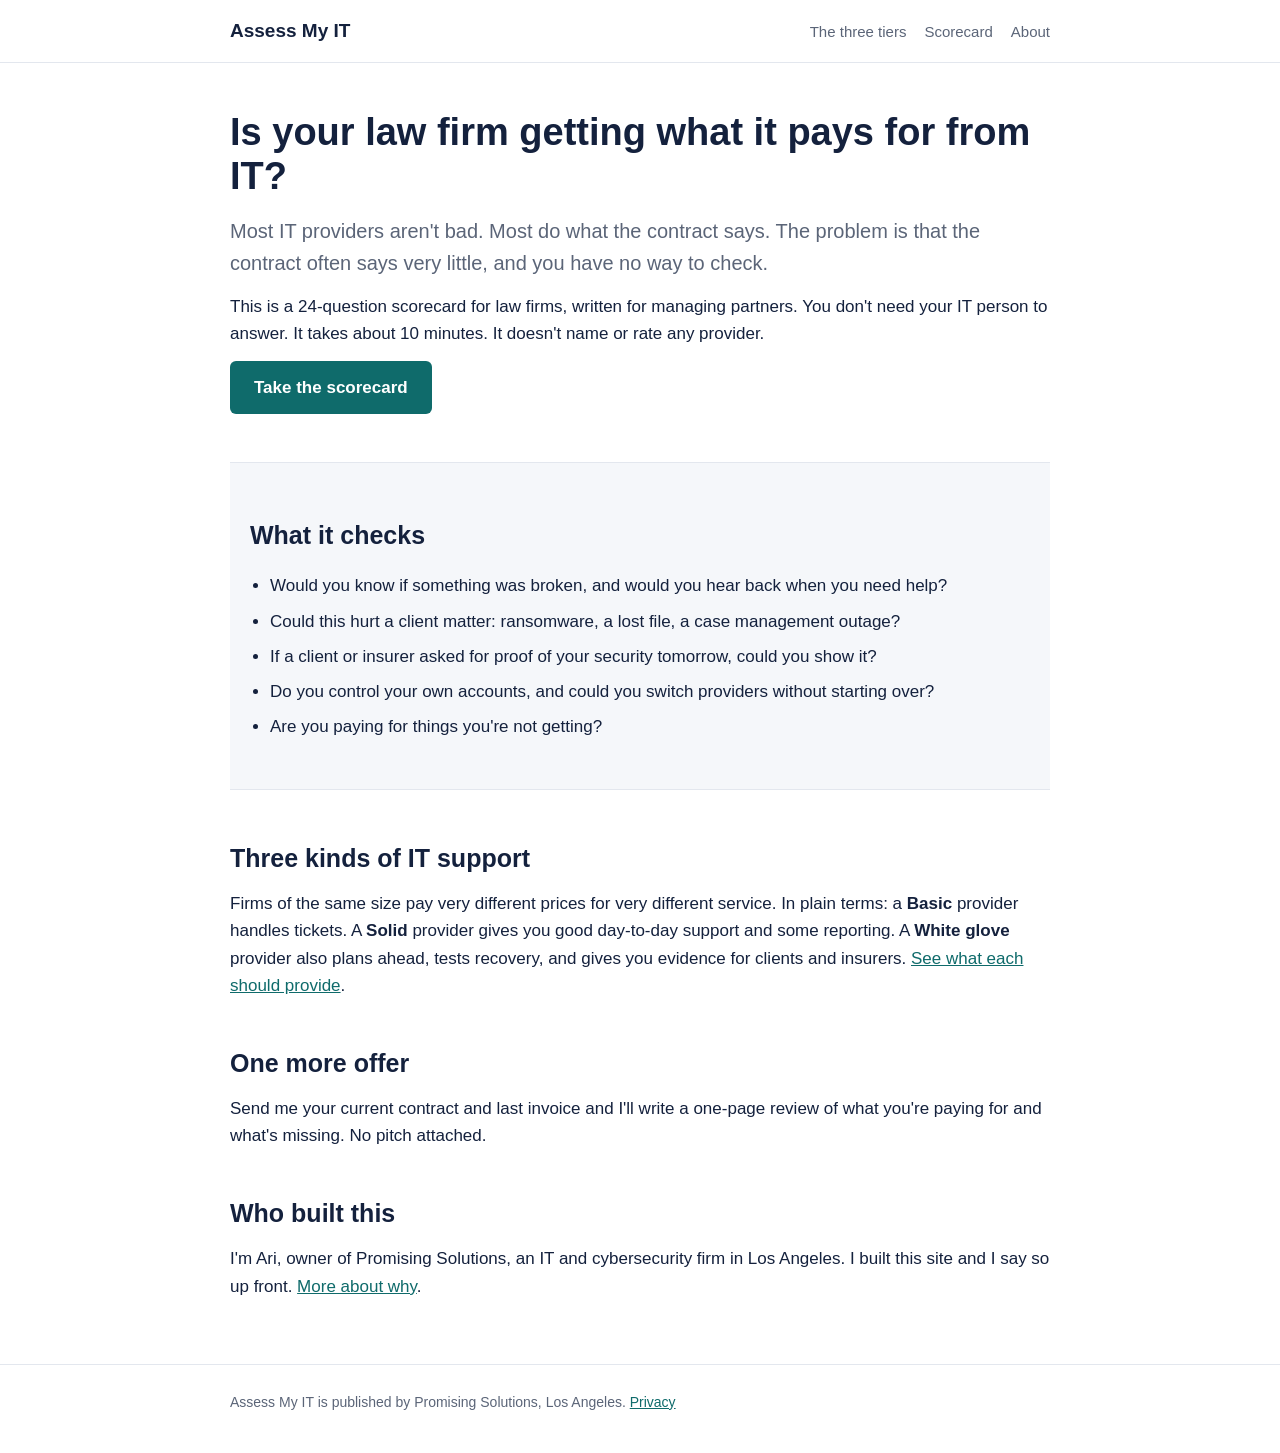
==== index.html @ 0656651f "Initial site: scorecard, tiers, About, landing pages Co-Authored-By: Claude Sonnet 5.5 <noreply@anth" ====
<!doctype html>
<html lang="en">
<head>
<meta charset="utf-8">
<meta name="viewport" content="width=device-width,initial-scale=1">
<title>Assess My IT: A report card for your law firm's IT provider</title>
<meta name="description" content="24 questions your law firm can answer from its own contract and invoices to see what its IT provider is actually delivering.">
<link rel="stylesheet" href="style.css">
</head>
<body>
<header class="site"><div class="wrap"><a class="brand" href="/">Assess My IT</a>
<nav><a href="tiers.html">The three tiers</a><a href="scorecard.html">Scorecard</a><a href="about.html">About</a></nav></div></header>
<main class="wrap">
<h1>Is your law firm getting what it pays for from IT?</h1>
<p class="lead">Most IT providers aren't bad. Most do what the contract says. The problem is that the contract often says very little, and you have no way to check.</p>
<p>This is a 24-question scorecard for law firms, written for managing partners. You don't need your IT person to answer. It takes about 10 minutes. It doesn't name or rate any provider.</p>
<p><a class="btn" href="scorecard.html">Take the scorecard</a></p>

<div class="band"><div class="wrap">
<h2>What it checks</h2>
<ul class="clean">
<li>Would you know if something was broken, and would you hear back when you need help?</li>
<li>Could this hurt a client matter: ransomware, a lost file, a case management outage?</li>
<li>If a client or insurer asked for proof of your security tomorrow, could you show it?</li>
<li>Do you control your own accounts, and could you switch providers without starting over?</li>
<li>Are you paying for things you're not getting?</li>
</ul>
</div></div>

<h2>Three kinds of IT support</h2>
<p>Firms of the same size pay very different prices for very different service. In plain terms: a <strong>Basic</strong> provider handles tickets. A <strong>Solid</strong> provider gives you good day-to-day support and some reporting. A <strong>White glove</strong> provider also plans ahead, tests recovery, and gives you evidence for clients and insurers. <a href="tiers.html">See what each should provide</a>.</p>

<h2>One more offer</h2>
<p>Send me your current contract and last invoice and I'll write a one-page review of what you're paying for and what's missing. No pitch attached.</p>

<h2>Who built this</h2>
<p>I'm Ari, owner of Promising Solutions, an IT and cybersecurity firm in Los Angeles. I built this site and I say so up front. <a href="about.html">More about why</a>.</p>
</main>
<footer><div class="wrap">Assess My IT is published by Promising Solutions, Los Angeles. <a href="privacy.html">Privacy</a></div></footer>
</body>
</html>
---- style.css ----
:root{--ink:#14213d;--muted:#5b6578;--line:#e3e7ee;--bg:#fff;--soft:#f5f7fa;--accent:#0f6b6b;--accent-d:#0b5252;--warn:#a1491a}
*{box-sizing:border-box}
html{scroll-behavior:smooth}
body{margin:0;font:17px/1.6 -apple-system,BlinkMacSystemFont,"Segoe UI",Roboto,Helvetica,Arial,sans-serif;color:var(--ink);background:var(--bg)}
a{color:var(--accent)}
.wrap{max-width:860px;margin:0 auto;padding:0 20px}
header.site{border-bottom:1px solid var(--line)}
header.site .wrap{display:flex;justify-content:space-between;align-items:center;padding-top:16px;padding-bottom:16px;flex-wrap:wrap;gap:10px}
.brand{font-weight:700;color:var(--ink);text-decoration:none;font-size:19px}
nav a{margin-left:18px;color:var(--muted);text-decoration:none;font-size:15px}
nav a:hover{color:var(--ink)}
h1{font-size:38px;line-height:1.15;margin:48px 0 16px}
h2{font-size:25px;margin:44px 0 12px}
h3{font-size:19px;margin:28px 0 8px}
p{margin:0 0 14px}
.lead{font-size:20px;color:var(--muted)}
.btn{display:inline-block;background:var(--accent);color:#fff;padding:13px 24px;border-radius:6px;text-decoration:none;font-weight:600;border:0;font-size:17px;cursor:pointer}
.btn:hover{background:var(--accent-d)}
.btn.alt{background:#fff;color:var(--accent);border:1px solid var(--accent)}
.band{background:var(--soft);border-top:1px solid var(--line);border-bottom:1px solid var(--line);margin:48px 0;padding:8px 0 32px}
table{border-collapse:collapse;width:100%;font-size:15px;margin:16px 0}
th,td{border:1px solid var(--line);padding:9px 11px;text-align:left;vertical-align:top}
th{background:var(--soft)}
.tablewrap{overflow-x:auto}
footer{border-top:1px solid var(--line);margin-top:64px;padding:26px 0 40px;color:var(--muted);font-size:14px}
ul.clean{padding-left:20px}
ul.clean li{margin-bottom:8px}
/* scorecard */
.cat{margin:36px 0 0;padding-top:6px;border-top:2px solid var(--ink)}
.cat h2{margin:10px 0 6px;font-size:21px}
.q{padding:14px 0;border-bottom:1px solid var(--line)}
.q p{margin:0 0 8px;font-weight:600}
.opts label{display:inline-block;margin-right:20px;font-size:16px;cursor:pointer}
.progress{position:sticky;top:0;background:#fff;border-bottom:1px solid var(--line);padding:8px 0;font-size:14px;color:var(--muted);z-index:2}
.bar{height:8px;background:var(--line);border-radius:4px;overflow:hidden;margin-top:6px}
.bar>i{display:block;height:100%;background:var(--accent);width:0}
.result{display:none;border:1px solid var(--line);border-radius:8px;padding:26px;margin:36px 0;background:var(--soft)}
.score{font-size:44px;font-weight:700;line-height:1}
.catrow{display:flex;align-items:center;gap:12px;margin:8px 0;font-size:15px}
.catrow span:first-child{width:200px}
.catrow .bar{flex:1;margin:0;height:10px;background:#d9dee7}
.flag{border-left:4px solid var(--warn);padding:6px 12px;background:#fff;margin:8px 0}
form.lead-form label{display:block;margin:12px 0 4px;font-weight:600;font-size:15px}
form.lead-form input[type=text],form.lead-form input[type=email],form.lead-form input[type=date],form.lead-form select{width:100%;padding:10px;border:1px solid #c5ccd8;border-radius:6px;font-size:16px}
.hp{position:absolute;left:-9999px}
.note{font-size:14px;color:var(--muted)}
#thanks{display:none;padding:14px;background:#e8f4f1;border-radius:6px;margin-top:14px}
@media(max-width:600px){h1{font-size:30px}.catrow span:first-child{width:120px}}
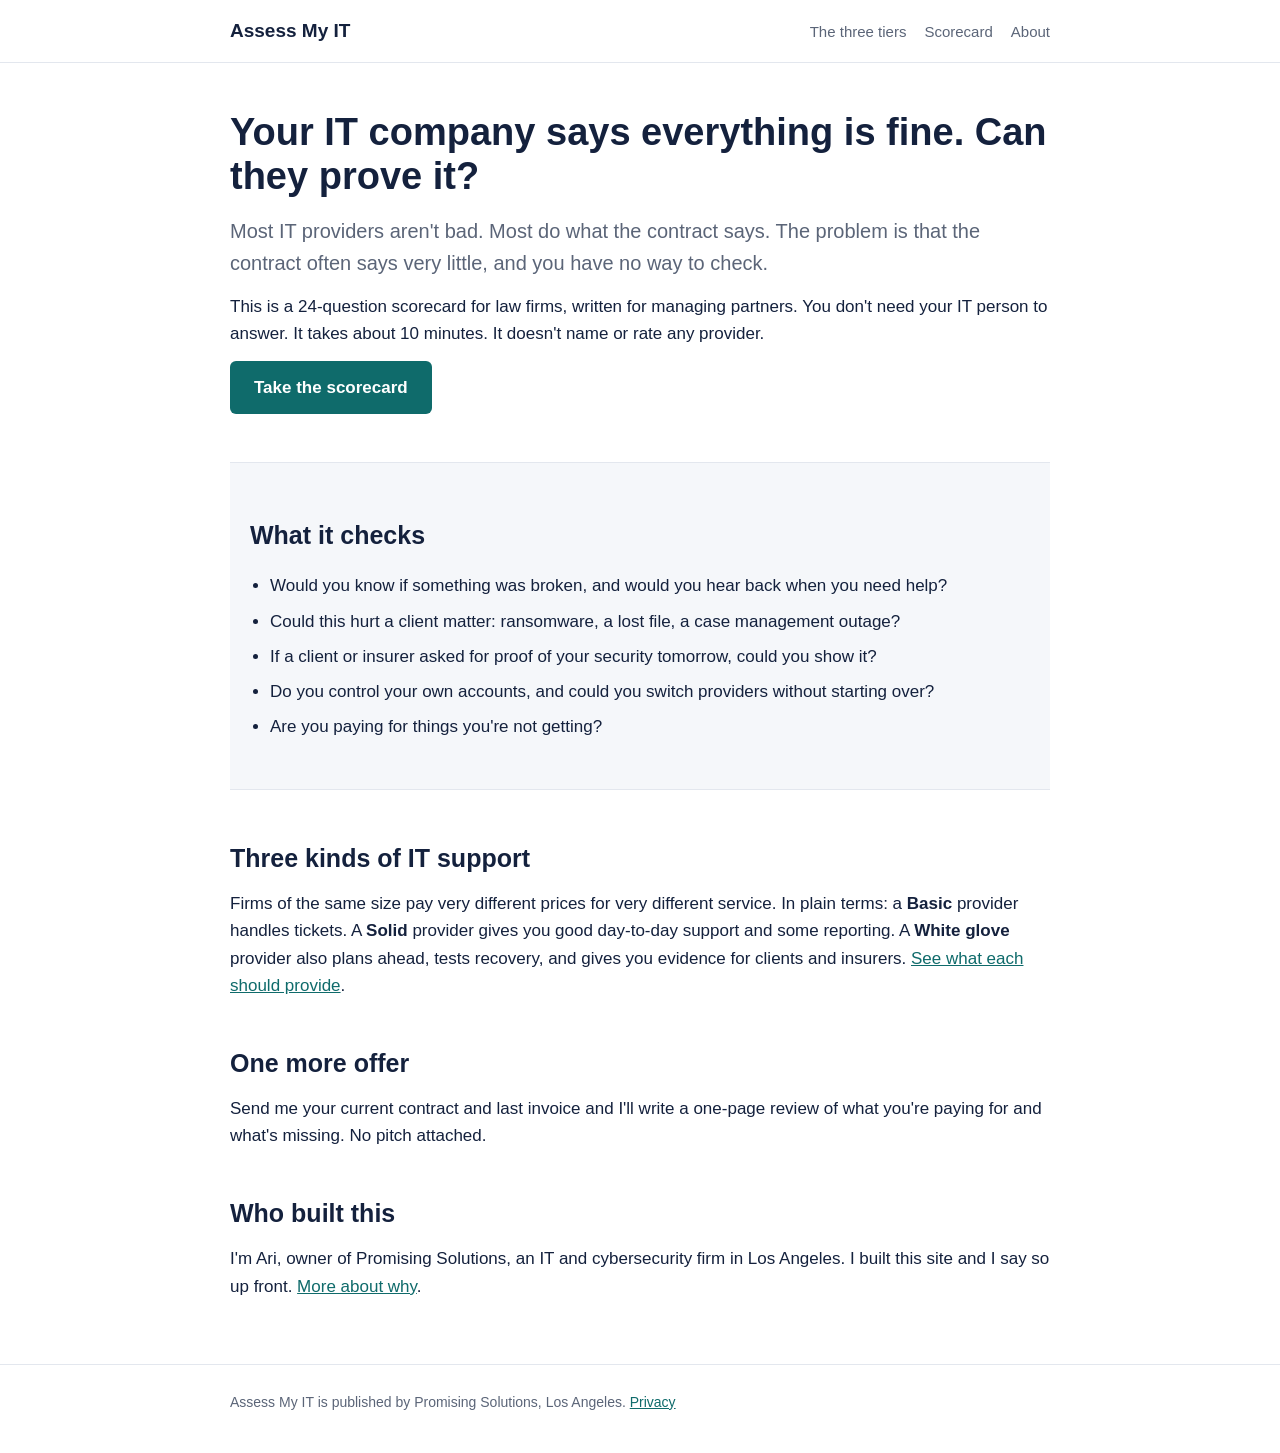
==== commit b43eeced: "New hero headline; add wire fraud and invoice questions Co-Authored-By: Claude Sonnet 5.5 <noreply@a" ====
--- a/index.html
+++ b/index.html
@@ -5,13 +5,13 @@
 <meta name="viewport" content="width=device-width,initial-scale=1">
 <title>Assess My IT: A report card for your law firm's IT provider</title>
 <meta name="description" content="24 questions your law firm can answer from its own contract and invoices to see what its IT provider is actually delivering.">
-<link rel="stylesheet" href="style.css">
+<link rel="stylesheet" href="style.css?v=4">
 </head>
 <body>
 <header class="site"><div class="wrap"><a class="brand" href="/">Assess My IT</a>
 <nav><a href="tiers.html">The three tiers</a><a href="scorecard.html">Scorecard</a><a href="about.html">About</a></nav></div></header>
 <main class="wrap">
-<h1>Is your law firm getting what it pays for from IT?</h1>
+<h1>Your IT company says everything is fine. Can they prove it?</h1>
 <p class="lead">Most IT providers aren't bad. Most do what the contract says. The problem is that the contract often says very little, and you have no way to check.</p>
 <p>This is a 24-question scorecard for law firms, written for managing partners. You don't need your IT person to answer. It takes about 10 minutes. It doesn't name or rate any provider.</p>
 <p><a class="btn" href="scorecard.html">Take the scorecard</a></p>
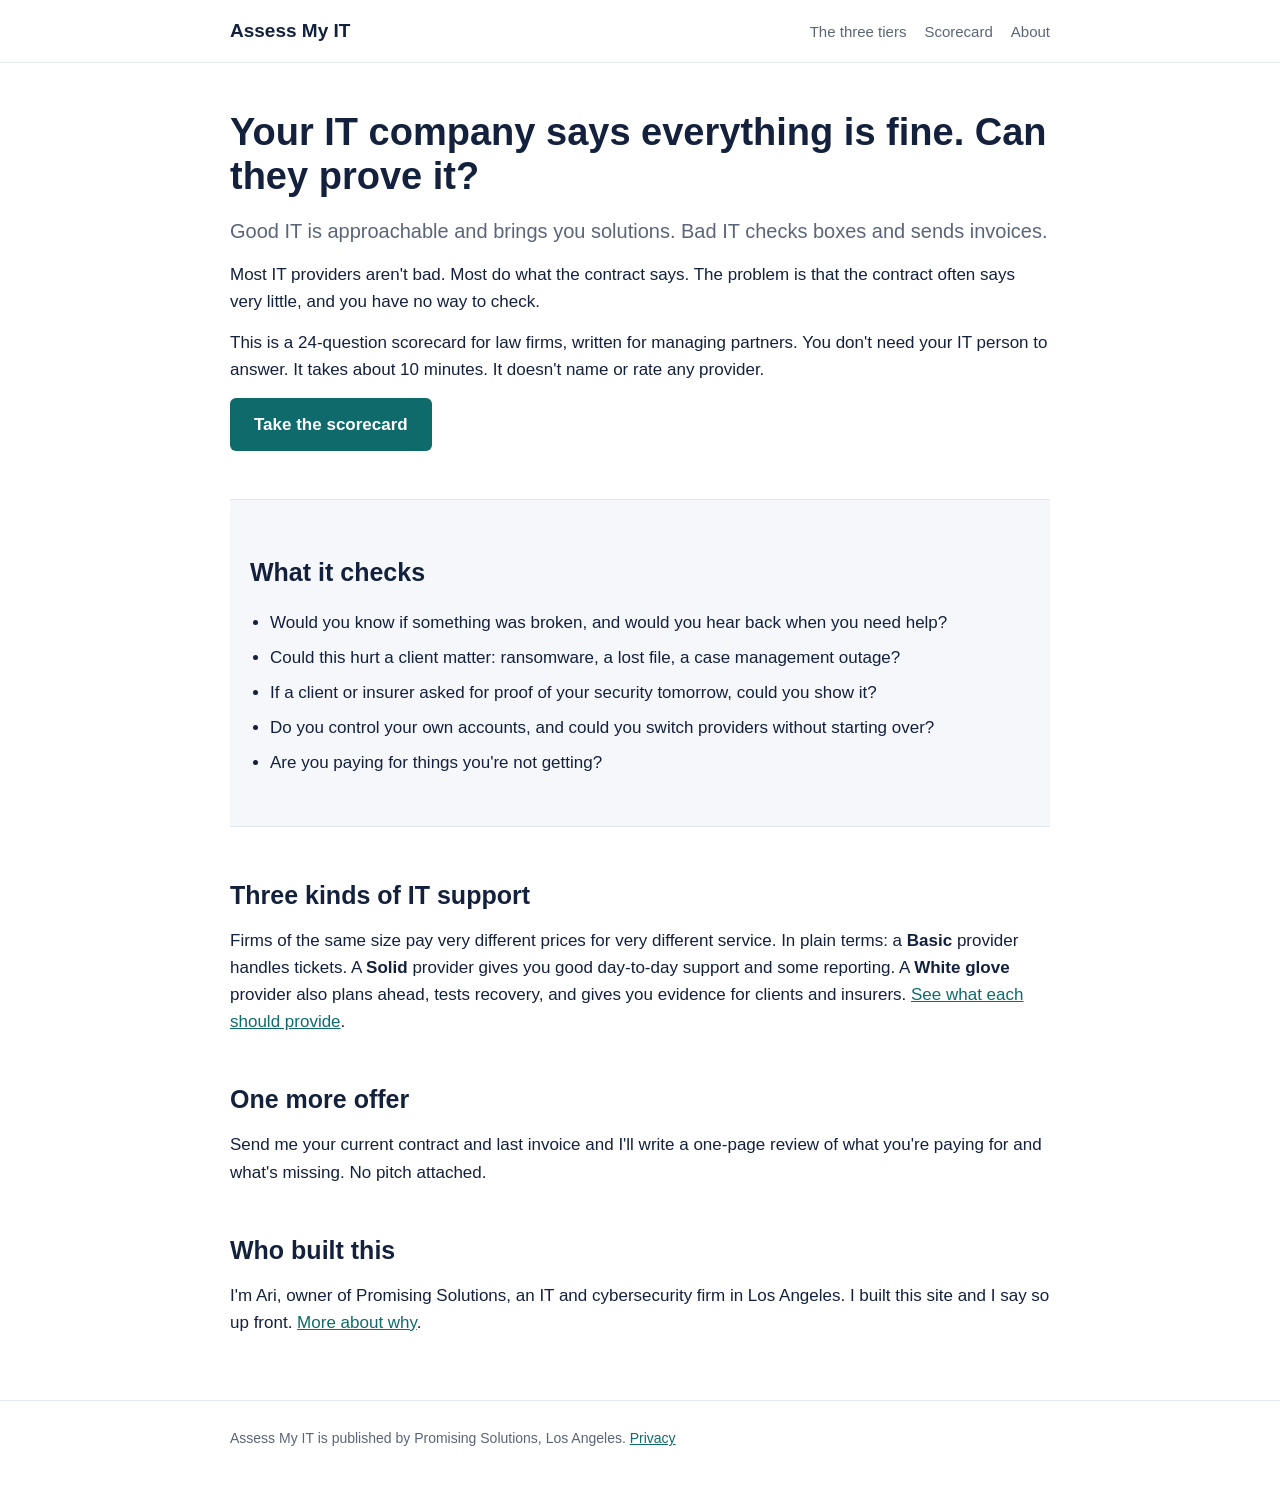
==== commit b0acac05: "Add approachable-IT line to home and About; reword question 4 Co-Authored-By: Claude Sonnet 5.5 <nor" ====
--- a/index.html
+++ b/index.html
@@ -5,14 +5,15 @@
 <meta name="viewport" content="width=device-width,initial-scale=1">
 <title>Assess My IT: A report card for your law firm's IT provider</title>
 <meta name="description" content="24 questions your law firm can answer from its own contract and invoices to see what its IT provider is actually delivering.">
-<link rel="stylesheet" href="style.css?v=4">
+<link rel="stylesheet" href="style.css?v=7">
 </head>
 <body>
 <header class="site"><div class="wrap"><a class="brand" href="/">Assess My IT</a>
 <nav><a href="tiers.html">The three tiers</a><a href="scorecard.html">Scorecard</a><a href="about.html">About</a></nav></div></header>
 <main class="wrap">
 <h1>Your IT company says everything is fine. Can they prove it?</h1>
-<p class="lead">Most IT providers aren't bad. Most do what the contract says. The problem is that the contract often says very little, and you have no way to check.</p>
+<p class="lead">Good IT is approachable and brings you solutions. Bad IT checks boxes and sends invoices.</p>
+<p>Most IT providers aren't bad. Most do what the contract says. The problem is that the contract often says very little, and you have no way to check.</p>
 <p>This is a 24-question scorecard for law firms, written for managing partners. You don't need your IT person to answer. It takes about 10 minutes. It doesn't name or rate any provider.</p>
 <p><a class="btn" href="scorecard.html">Take the scorecard</a></p>
 
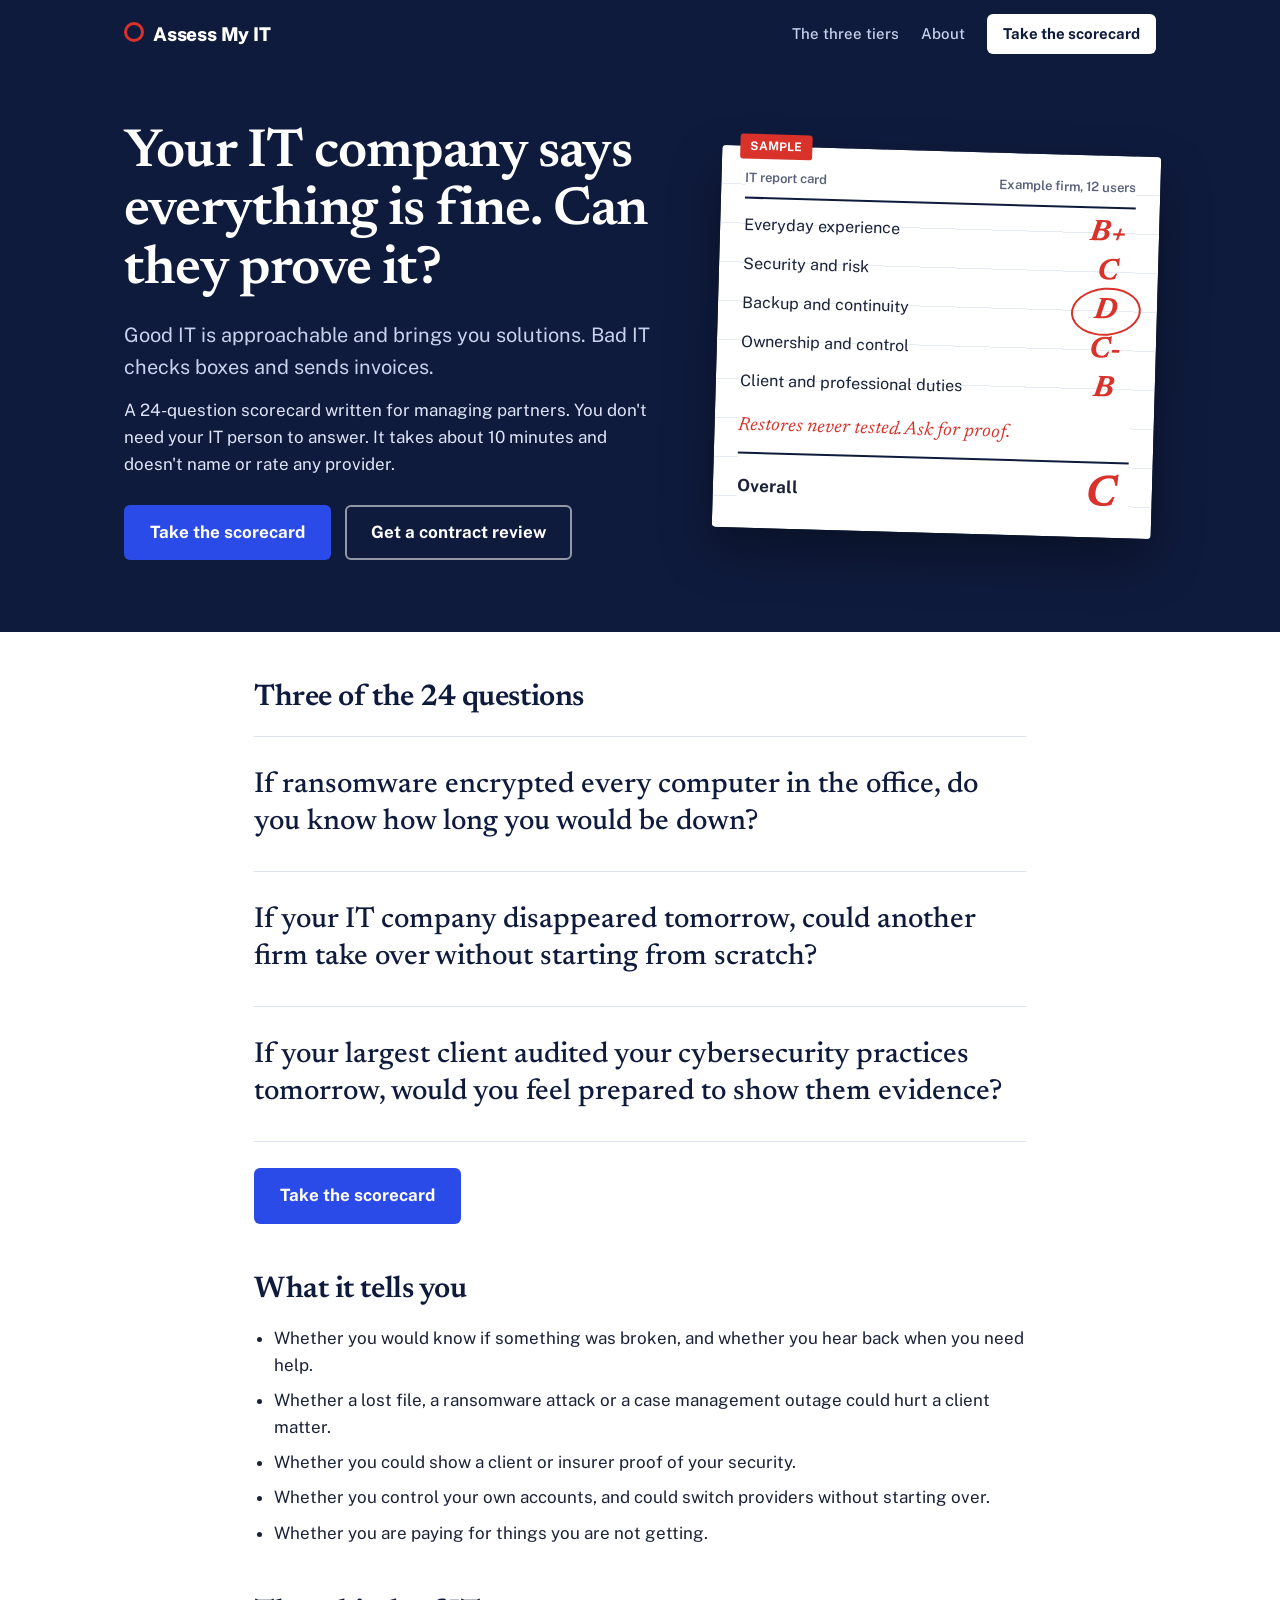
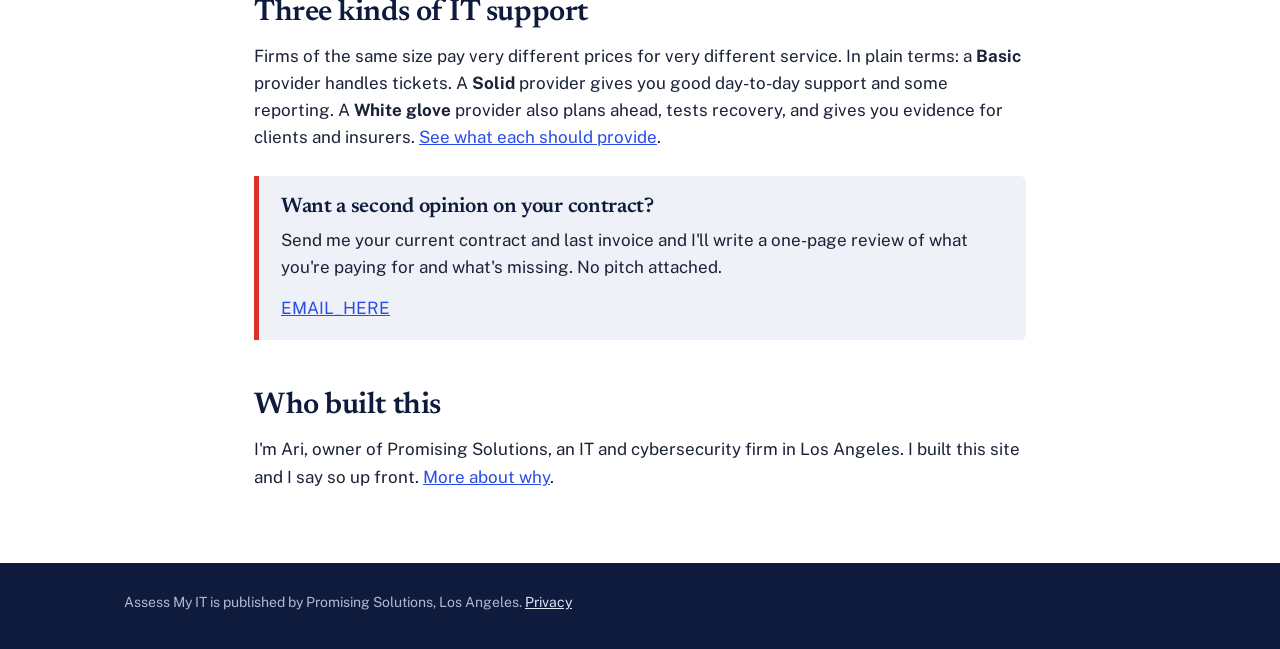
==== commit dc5a2a70: "Redesign: navy hero with sample report card, self-hosted fonts, pill answer buttons Co-Authored-By: " ====
--- a/index.html
+++ b/index.html
@@ -4,35 +4,61 @@
 <meta charset="utf-8">
 <meta name="viewport" content="width=device-width,initial-scale=1">
 <title>Assess My IT: A report card for your law firm's IT provider</title>
-<meta name="description" content="24 questions your law firm can answer from its own contract and invoices to see what its IT provider is actually delivering.">
-<link rel="stylesheet" href="style.css?v=7">
+<meta name="description" content="24 questions your law firm can answer without calling your IT person, to see what your IT provider is actually delivering.">
+<link rel="preload" href="fonts/public-sans-latin-wght-normal.woff2" as="font" type="font/woff2" crossorigin>
+<link rel="preload" href="fonts/newsreader-latin-wght-normal.woff2" as="font" type="font/woff2" crossorigin>
+<link rel="stylesheet" href="style.css?v=8">
 </head>
 <body>
 <header class="site"><div class="wrap"><a class="brand" href="/">Assess My IT</a>
-<nav><a href="tiers.html">The three tiers</a><a href="scorecard.html">Scorecard</a><a href="about.html">About</a></nav></div></header>
-<main class="wrap">
+<nav><a href="tiers.html">The three tiers</a><a href="about.html">About</a><a class="cta" href="scorecard.html">Take the scorecard</a></nav></div></header>
+
+<section class="hero"><div class="wrap hero-grid">
+<div>
 <h1>Your IT company says everything is fine. Can they prove it?</h1>
 <p class="lead">Good IT is approachable and brings you solutions. Bad IT checks boxes and sends invoices.</p>
-<p>Most IT providers aren't bad. Most do what the contract says. The problem is that the contract often says very little, and you have no way to check.</p>
-<p>This is a 24-question scorecard for law firms, written for managing partners. You don't need your IT person to answer. It takes about 10 minutes. It doesn't name or rate any provider.</p>
-<p><a class="btn" href="scorecard.html">Take the scorecard</a></p>
+<p>A 24-question scorecard written for managing partners. You don't need your IT person to answer. It takes about 10 minutes and doesn't name or rate any provider.</p>
+<div class="actions"><a class="btn" href="scorecard.html">Take the scorecard</a><a class="btn ghost" href="#review">Get a contract review</a></div>
+</div>
+<figure class="rc" aria-label="Sample report card, for illustration">
+<span class="rc-tag">SAMPLE</span>
+<div class="rc-head"><span>IT report card</span><span>Example firm, 12 users</span></div>
+<div class="rc-row"><span>Everyday experience</span><span class="grade">B+</span></div>
+<div class="rc-row"><span>Security and risk</span><span class="grade">C</span></div>
+<div class="rc-row"><span>Backup and continuity</span><span class="grade circled">D</span></div>
+<div class="rc-row"><span>Ownership and control</span><span class="grade">C-</span></div>
+<div class="rc-row"><span>Client and professional duties</span><span class="grade">B</span></div>
+<p class="rc-note">Restores never tested. Ask for proof.</p>
+<div class="rc-total"><span>Overall</span><span class="grade">C</span></div>
+</figure>
+</div></section>
 
-<div class="band"><div class="wrap">
-<h2>What it checks</h2>
+<main class="wrap">
+<h2>Three of the 24 questions</h2>
+<div class="qs">
+<blockquote>If ransomware encrypted every computer in the office, do you know how long you would be down?</blockquote>
+<blockquote>If your IT company disappeared tomorrow, could another firm take over without starting from scratch?</blockquote>
+<blockquote>If your largest client audited your cybersecurity practices tomorrow, would you feel prepared to show them evidence?</blockquote>
+</div>
+<p style="margin-top:26px"><a class="btn" href="scorecard.html">Take the scorecard</a></p>
+
+<h2>What it tells you</h2>
 <ul class="clean">
-<li>Would you know if something was broken, and would you hear back when you need help?</li>
-<li>Could this hurt a client matter: ransomware, a lost file, a case management outage?</li>
-<li>If a client or insurer asked for proof of your security tomorrow, could you show it?</li>
-<li>Do you control your own accounts, and could you switch providers without starting over?</li>
-<li>Are you paying for things you're not getting?</li>
+<li>Whether you would know if something was broken, and whether you hear back when you need help.</li>
+<li>Whether a lost file, a ransomware attack or a case management outage could hurt a client matter.</li>
+<li>Whether you could show a client or insurer proof of your security.</li>
+<li>Whether you control your own accounts, and could switch providers without starting over.</li>
+<li>Whether you are paying for things you are not getting.</li>
 </ul>
-</div></div>
 
 <h2>Three kinds of IT support</h2>
 <p>Firms of the same size pay very different prices for very different service. In plain terms: a <strong>Basic</strong> provider handles tickets. A <strong>Solid</strong> provider gives you good day-to-day support and some reporting. A <strong>White glove</strong> provider also plans ahead, tests recovery, and gives you evidence for clients and insurers. <a href="tiers.html">See what each should provide</a>.</p>
 
-<h2>One more offer</h2>
+<div class="offer" id="review">
+<h3>Want a second opinion on your contract?</h3>
 <p>Send me your current contract and last invoice and I'll write a one-page review of what you're paying for and what's missing. No pitch attached.</p>
+<p><a href="mailto:EMAIL_HERE">EMAIL_HERE</a></p>
+</div>
 
 <h2>Who built this</h2>
 <p>I'm Ari, owner of Promising Solutions, an IT and cybersecurity firm in Los Angeles. I built this site and I say so up front. <a href="about.html">More about why</a>.</p>
--- a/style.css
+++ b/style.css
@@ -1,48 +1,143 @@
-:root{--ink:#14213d;--muted:#5b6578;--line:#e3e7ee;--bg:#fff;--soft:#f5f7fa;--accent:#0f6b6b;--accent-d:#0b5252;--warn:#a1491a}
+@font-face{font-family:"Public Sans";src:url(fonts/public-sans-latin-wght-normal.woff2) format("woff2");font-weight:100 900;font-style:normal;font-display:swap}
+@font-face{font-family:"Newsreader";src:url(fonts/newsreader-latin-wght-normal.woff2) format("woff2");font-weight:200 800;font-style:normal;font-display:swap}
+@font-face{font-family:"Newsreader";src:url(fonts/newsreader-latin-wght-italic.woff2) format("woff2");font-weight:200 800;font-style:italic;font-display:swap}
+
+:root{
+  --ink:#0f1b3d;      /* navy */
+  --blue:#2a4be8;     /* signal blue */
+  --blue-d:#1f3acb;
+  --pen:#d8322b;      /* red pen */
+  --text:#1a2238;
+  --muted:#58627a;
+  --line:#dde2ee;
+  --soft:#eef1f7;
+  --paper:#ffffff;
+  --serif:"Newsreader",Georgia,"Times New Roman",serif;
+  --sans:"Public Sans",system-ui,-apple-system,"Segoe UI",Roboto,Arial,sans-serif;
+}
 *{box-sizing:border-box}
 html{scroll-behavior:smooth}
-body{margin:0;font:17px/1.6 -apple-system,BlinkMacSystemFont,"Segoe UI",Roboto,Helvetica,Arial,sans-serif;color:var(--ink);background:var(--bg)}
-a{color:var(--accent)}
-.wrap{max-width:860px;margin:0 auto;padding:0 20px}
-header.site{border-bottom:1px solid var(--line)}
-header.site .wrap{display:flex;justify-content:space-between;align-items:center;padding-top:16px;padding-bottom:16px;flex-wrap:wrap;gap:10px}
-.brand{font-weight:700;color:var(--ink);text-decoration:none;font-size:19px}
-nav a{margin-left:18px;color:var(--muted);text-decoration:none;font-size:15px}
-nav a:hover{color:var(--ink)}
-h1{font-size:38px;line-height:1.15;margin:48px 0 16px}
-h2{font-size:25px;margin:44px 0 12px}
-h3{font-size:19px;margin:28px 0 8px}
+body{margin:0;font:17px/1.6 var(--sans);color:var(--text);background:var(--paper);-webkit-font-smoothing:antialiased}
+a{color:var(--blue)}
+a:focus-visible,button:focus-visible,select:focus-visible,input:focus-visible{outline:3px solid var(--pen);outline-offset:2px}
+.wrap{max-width:1080px;margin:0 auto;padding:0 24px}
+main.wrap{max-width:820px}
+
+/* header */
+header.site{background:var(--ink)}
+header.site .wrap{display:flex;justify-content:space-between;align-items:center;padding-top:14px;padding-bottom:14px;flex-wrap:wrap;gap:10px;max-width:1080px}
+.brand{font-weight:800;color:#fff;text-decoration:none;font-size:19px;letter-spacing:-.01em}
+.brand::before{content:"";display:inline-block;width:14px;height:14px;border:3px solid var(--pen);border-radius:50%;margin-right:9px;vertical-align:-1px}
+nav{display:flex;align-items:center;gap:22px;flex-wrap:wrap}
+nav a{color:#c9d2ec;text-decoration:none;font-size:15px;font-weight:500}
+nav a:hover{color:#fff}
+nav a.cta{background:#fff;color:var(--ink);padding:8px 16px;border-radius:6px;font-weight:700}
+nav a.cta:hover{background:var(--soft)}
+
+/* type */
+h1,h2,h3{font-family:var(--serif);color:var(--ink);font-weight:600;letter-spacing:-.015em}
+h1{font-size:46px;line-height:1.08;margin:52px 0 18px}
+h2{font-size:30px;line-height:1.2;margin:48px 0 12px}
+h3{font-size:21px;line-height:1.3;margin:28px 0 8px}
 p{margin:0 0 14px}
-.lead{font-size:20px;color:var(--muted)}
-.btn{display:inline-block;background:var(--accent);color:#fff;padding:13px 24px;border-radius:6px;text-decoration:none;font-weight:600;border:0;font-size:17px;cursor:pointer}
-.btn:hover{background:var(--accent-d)}
-.btn.alt{background:#fff;color:var(--accent);border:1px solid var(--accent)}
-.band{background:var(--soft);border-top:1px solid var(--line);border-bottom:1px solid var(--line);margin:48px 0;padding:8px 0 32px}
-table{border-collapse:collapse;width:100%;font-size:15px;margin:16px 0}
-th,td{border:1px solid var(--line);padding:9px 11px;text-align:left;vertical-align:top}
-th{background:var(--soft)}
-.tablewrap{overflow-x:auto}
-footer{border-top:1px solid var(--line);margin-top:64px;padding:26px 0 40px;color:var(--muted);font-size:14px}
+.lead{font-size:20px;color:var(--muted);max-width:60ch}
+.note{font-size:14px;color:var(--muted)}
+
+/* buttons */
+.btn{display:inline-block;background:var(--blue);color:#fff;padding:14px 26px;border-radius:6px;text-decoration:none;font-weight:700;border:0;font-size:17px;cursor:pointer;font-family:var(--sans)}
+.btn:hover{background:var(--blue-d)}
+.btn.ghost{background:transparent;color:#fff;border:2px solid rgba(255,255,255,.55);padding:12px 24px}
+.btn.ghost:hover{background:rgba(255,255,255,.1)}
+.btn[disabled]{opacity:.6;cursor:wait}
+
+/* home hero */
+.hero{background:var(--ink);color:#fff;padding:56px 0 72px;overflow:hidden}
+.hero-grid{display:grid;grid-template-columns:1.1fr .9fr;gap:56px;align-items:center}
+.hero h1{color:#fff;font-size:54px;margin:0 0 20px}
+.hero .lead{color:#c9d2ec}
+.hero p{color:#dfe5f7}
+.hero .actions{margin-top:26px;display:flex;gap:14px;flex-wrap:wrap}
+
+/* sample report card (hero) */
+.rc{background:#fff;color:var(--text);border-radius:4px;padding:22px 24px 20px;transform:rotate(1.6deg);box-shadow:0 22px 50px rgba(0,0,0,.35);position:relative;margin:0;
+  background-image:repeating-linear-gradient(to bottom,transparent 0,transparent 38px,#e6eaf5 38px,#e6eaf5 39px)}
+.rc-head{display:flex;justify-content:space-between;font-size:13px;color:var(--muted);border-bottom:2px solid var(--ink);padding-bottom:8px;margin-bottom:6px;font-weight:600;background:#fff}
+.rc-row{display:flex;justify-content:space-between;align-items:center;height:39px;font-size:16px}
+.grade{font-family:var(--serif);font-style:italic;font-weight:700;font-size:30px;color:var(--pen);position:relative;min-width:54px;text-align:center;line-height:1}
+.grade.circled::after{content:"";position:absolute;inset:-9px -8px;border:2.5px solid var(--pen);border-radius:50%;transform:rotate(-6deg)}
+.hero .rc-note,.rc-note{font-family:var(--serif);font-style:italic;color:var(--pen) !important;font-size:19px;margin:14px 0 0;line-height:1.3;background:#fff}
+.rc-total{display:flex;justify-content:space-between;align-items:center;border-top:2px solid var(--ink);margin-top:14px;padding-top:10px;font-weight:700;background:#fff}
+.rc-total .grade{font-size:44px}
+.rc-tag{position:absolute;top:-12px;left:18px;background:var(--pen);color:#fff;font-size:12px;font-weight:700;padding:3px 10px;border-radius:3px;letter-spacing:.02em}
+
+/* sample questions */
+.qs{margin:20px 0 0}
+.qs blockquote{margin:0;padding:30px 0;border-top:1px solid var(--line);font-family:var(--serif);font-size:29px;line-height:1.28;color:var(--ink);font-weight:500;max-width:30em}
+.qs blockquote:last-child{border-bottom:1px solid var(--line)}
+
+/* bands & lists */
+.band{background:var(--soft);margin:56px 0;padding:8px 0 36px}
 ul.clean{padding-left:20px}
 ul.clean li{margin-bottom:8px}
+.offer{border-left:5px solid var(--pen);background:var(--soft);padding:18px 22px;margin:24px 0;border-radius:0 6px 6px 0}
+.offer h3{margin:0 0 6px}
+.offer p:last-child{margin-bottom:0}
+
+/* tables */
+table{border-collapse:collapse;width:100%;font-size:15px;margin:18px 0}
+th,td{border:1px solid var(--line);padding:10px 12px;text-align:left;vertical-align:top}
+th{background:var(--ink);color:#fff;font-weight:600}
+tr:nth-child(even) td{background:#f8f9fd}
+td:first-child{font-weight:600;color:var(--ink)}
+.tablewrap{overflow-x:auto}
+
+/* footer */
+footer{background:var(--ink);color:#aeb8d6;margin-top:72px;padding:28px 0 36px;font-size:14px}
+footer a{color:#dfe5f7}
+
 /* scorecard */
-.cat{margin:36px 0 0;padding-top:6px;border-top:2px solid var(--ink)}
-.cat h2{margin:10px 0 6px;font-size:21px}
-.q{padding:14px 0;border-bottom:1px solid var(--line)}
-.q p{margin:0 0 8px;font-weight:600}
-.opts label{display:inline-block;margin-right:20px;font-size:16px;cursor:pointer}
-.progress{position:sticky;top:0;background:#fff;border-bottom:1px solid var(--line);padding:8px 0;font-size:14px;color:var(--muted);z-index:2}
+.progress{position:sticky;top:0;background:#fff;border-bottom:1px solid var(--line);padding:10px 0;font-size:14px;color:var(--muted);z-index:2;font-weight:600}
+.progress .wrap{max-width:820px}
 .bar{height:8px;background:var(--line);border-radius:4px;overflow:hidden;margin-top:6px}
-.bar>i{display:block;height:100%;background:var(--accent);width:0}
-.result{display:none;border:1px solid var(--line);border-radius:8px;padding:26px;margin:36px 0;background:var(--soft)}
-.score{font-size:44px;font-weight:700;line-height:1}
-.catrow{display:flex;align-items:center;gap:12px;margin:8px 0;font-size:15px}
-.catrow span:first-child{width:200px}
-.catrow .bar{flex:1;margin:0;height:10px;background:#d9dee7}
-.flag{border-left:4px solid var(--warn);padding:6px 12px;background:#fff;margin:8px 0}
-form.lead-form label{display:block;margin:12px 0 4px;font-weight:600;font-size:15px}
-form.lead-form input[type=text],form.lead-form input[type=email],form.lead-form input[type=date],form.lead-form select{width:100%;padding:10px;border:1px solid #c5ccd8;border-radius:6px;font-size:16px}
+.bar>i{display:block;height:100%;background:var(--pen);width:0;transition:width .25s}
+.cat{margin:44px 0 0;padding-top:4px;border-top:3px solid var(--ink)}
+.cat h2{margin:12px 0 4px;font-size:25px}
+.q{padding:18px 0;border-bottom:1px solid var(--line)}
+.q p{margin:0 0 12px;font-weight:600;font-size:18px;line-height:1.4;color:var(--ink)}
+.opts{display:flex;gap:10px;flex-wrap:wrap}
+.opts label{position:relative;display:inline-block;margin:0;padding:9px 18px;border:2px solid var(--line);border-radius:999px;font-size:16px;cursor:pointer;background:#fff;font-weight:500}
+.opts label:hover{border-color:var(--blue)}
+.opts input{position:absolute;opacity:0;inset:0;cursor:pointer}
+.opts label:has(input:checked){background:var(--blue);border-color:var(--blue);color:#fff;font-weight:700}
+.opts label:has(input:focus-visible){outline:3px solid var(--pen);outline-offset:2px}
+.result{display:none;border:2px solid var(--ink);border-radius:6px;padding:28px;margin:40px 0;background:#fff}
+.score{font-family:var(--serif);font-size:64px;font-weight:700;line-height:1;color:var(--pen);font-style:italic}
+.score span{font-style:normal}
+.catrow{display:flex;align-items:center;gap:12px;margin:9px 0;font-size:15px}
+.catrow span:first-child{width:230px}
+.catrow .bar{flex:1;margin:0;height:10px;background:var(--soft)}
+.catrow .bar>i{background:var(--blue)}
+.flag{border-left:4px solid var(--pen);padding:8px 14px;background:var(--soft);margin:8px 0}
+form.lead-form label{display:block;margin:14px 0 4px;font-weight:600;font-size:15px}
+form.lead-form input[type=text],form.lead-form input[type=email],form.lead-form input[type=date],form.lead-form select{width:100%;padding:11px;border:2px solid var(--line);border-radius:6px;font-size:16px;font-family:var(--sans)}
 .hp{position:absolute;left:-9999px}
-.note{font-size:14px;color:var(--muted)}
-#thanks{display:none;padding:14px;background:#e8f4f1;border-radius:6px;margin-top:14px}
-@media(max-width:600px){h1{font-size:30px}.catrow span:first-child{width:120px}}
+#thanks{display:none;padding:14px;background:#e6f0ff;border-radius:6px;margin-top:14px}
+
+@media(max-width:860px){
+  .hero-grid{grid-template-columns:1fr;gap:44px}
+  .hero h1{font-size:40px}
+  .rc{transform:none;max-width:460px}
+}
+@media(max-width:600px){
+  body{font-size:16px}
+  h1{font-size:34px}
+  h2{font-size:26px}
+  .qs blockquote{font-size:24px}
+  .catrow span:first-child{width:130px}
+  nav{gap:14px}
+}
+@media print{
+  header.site,footer,.progress{display:none}
+  .rc{box-shadow:none}
+}
+@media(prefers-reduced-motion:reduce){html{scroll-behavior:auto}.bar>i{transition:none}}
